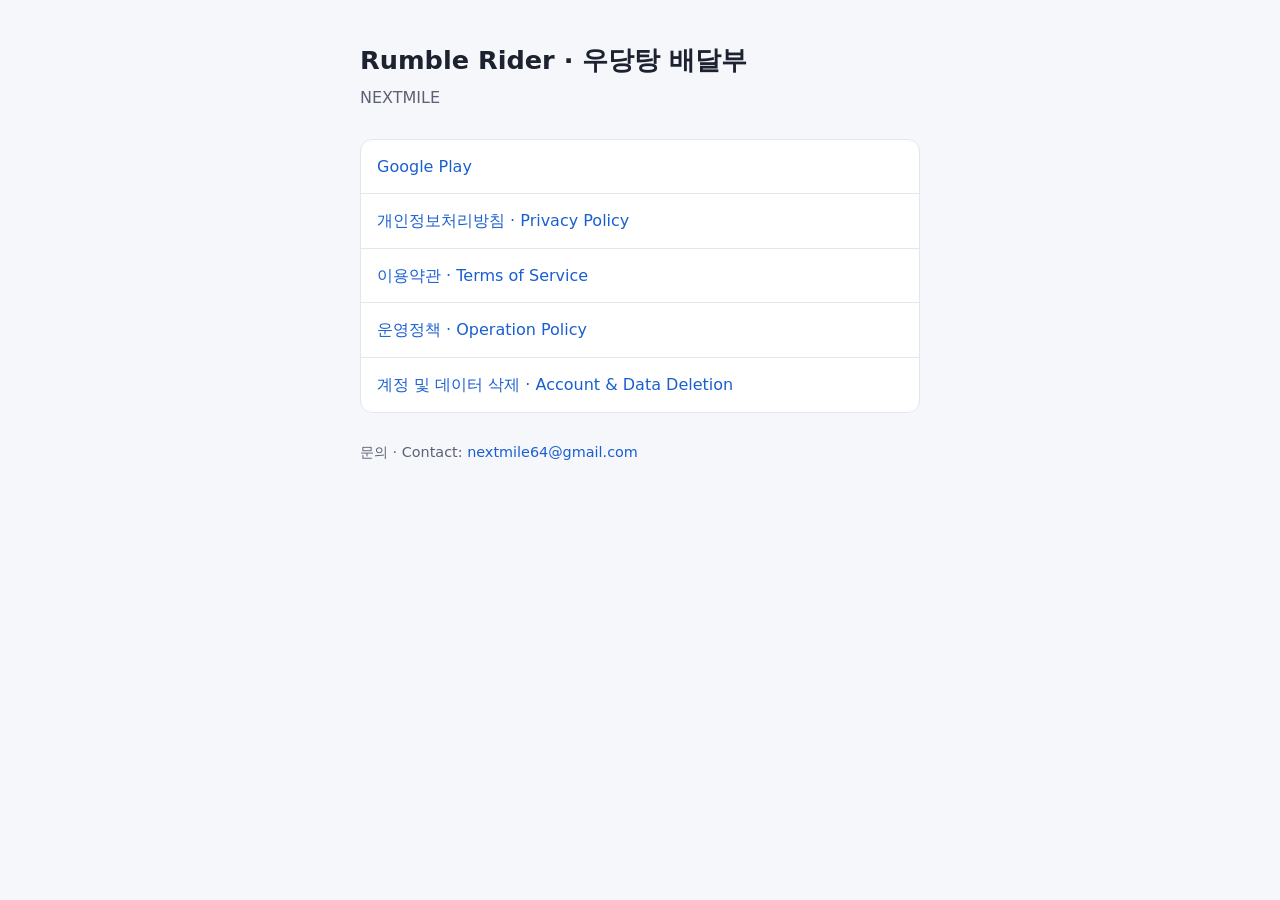
==== index.html @ b8516408 "Add site home and app-ads.txt" ====
<!doctype html>
<html lang="ko">
<head>
<meta charset="utf-8">
<meta name="viewport" content="width=device-width, initial-scale=1">
<title>Rumble Rider · 우당탕 배달부</title>
<meta name="description" content="Rumble Rider (우당탕 배달부) by NEXTMILE — policies and support.">
<style>
  :root { color-scheme: light dark; --bg:#f6f7fb; --card:#fff; --text:#1d2230; --muted:#5b6275; --link:#1a5fd0; --line:#e3e6ee; }
  @media (prefers-color-scheme: dark) { :root { --bg:#14161c; --card:#1d2029; --text:#e8eaf0; --muted:#a3a9b8; --link:#7fb0ff; --line:#2c303b; } }
  body { margin:0; background:var(--bg); color:var(--text); font:16px/1.6 system-ui,-apple-system,"Segoe UI","Apple SD Gothic Neo","Malgun Gothic",sans-serif; }
  main { max-width:560px; margin:0 auto; padding:40px 16px; }
  h1 { font-size:1.6rem; margin:0 0 4px; }
  p.sub { margin:0 0 28px; color:var(--muted); }
  ul { list-style:none; padding:0; margin:0; background:var(--card); border:1px solid var(--line); border-radius:12px; overflow:hidden; }
  li + li { border-top:1px solid var(--line); }
  a { display:block; padding:14px 16px; color:var(--link); text-decoration:none; }
  a:hover { text-decoration:underline; }
  footer { margin-top:28px; color:var(--muted); font-size:.9rem; }
</style>
</head>
<body>
<main>
  <h1>Rumble Rider · 우당탕 배달부</h1>
  <p class="sub">NEXTMILE</p>
  <ul>
    <li><a href="https://play.google.com/store/apps/details?id=com.nextmile.rumblerider">Google Play</a></li>
    <li><a href="https://sites.google.com/view/rumble-rider/홈개인정보처리방침">개인정보처리방침 · Privacy Policy</a></li>
    <li><a href="https://sites.google.com/view/rumble-rider/이용약관">이용약관 · Terms of Service</a></li>
    <li><a href="https://sites.google.com/view/rumble-rider/운영정책">운영정책 · Operation Policy</a></li>
    <li><a href="https://sites.google.com/view/rumble-rider/계정-및-데이터-삭제">계정 및 데이터 삭제 · Account &amp; Data Deletion</a></li>
  </ul>
  <footer>문의 · Contact: <a style="display:inline;padding:0" href="mailto:nextmile64@gmail.com">nextmile64@gmail.com</a></footer>
</main>
</body>
</html>
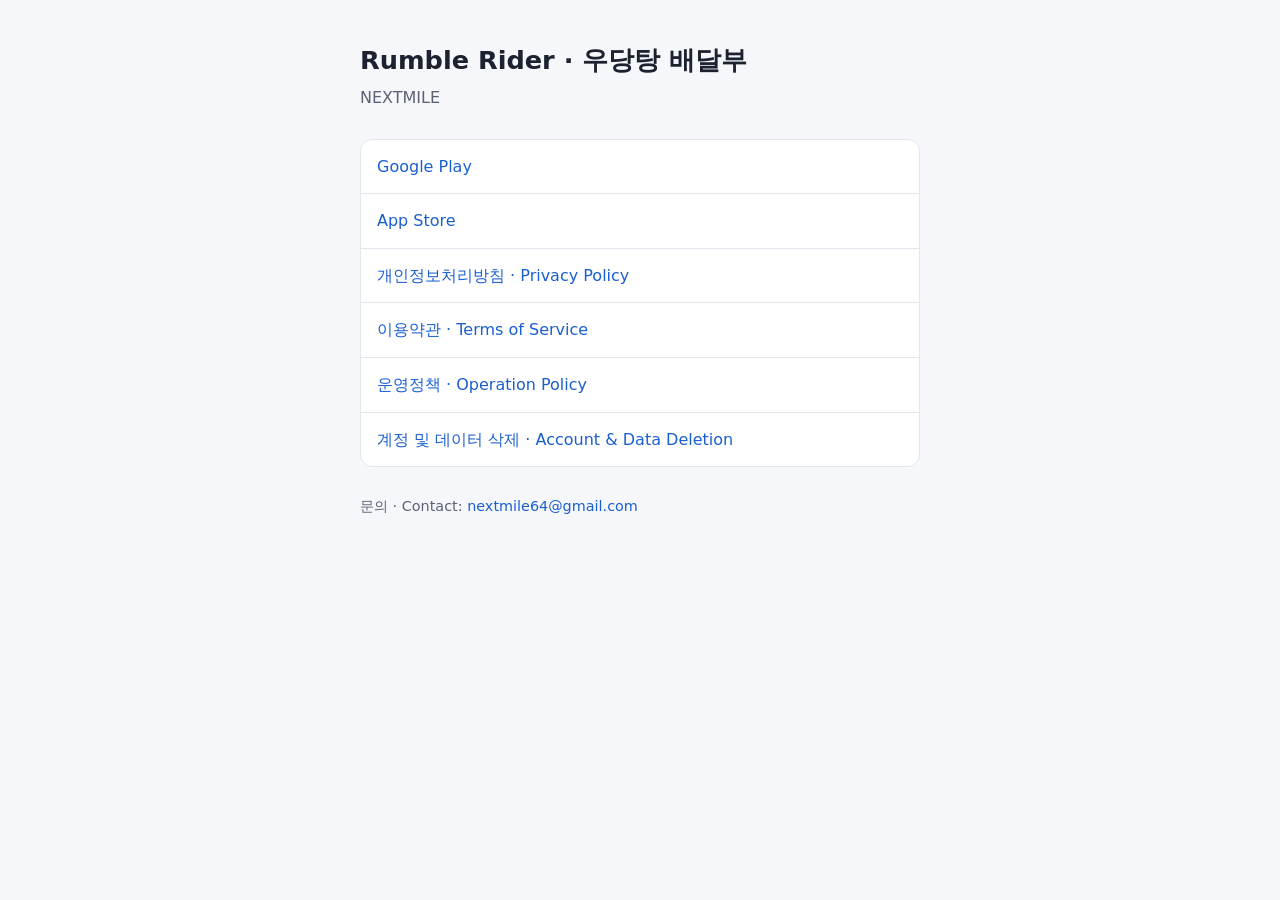
==== commit 82b74400: "Add App Store link Co-Authored-By: Claude Opus 5.5 <noreply@anthropic.com>" ====
--- a/index.html
+++ b/index.html
@@ -25,6 +25,7 @@
   <p class="sub">NEXTMILE</p>
   <ul>
     <li><a href="https://play.google.com/store/apps/details?id=com.nextmile.rumblerider">Google Play</a></li>
+    <li><a href="https://apps.apple.com/app/id6827044605">App Store</a></li>
     <li><a href="https://sites.google.com/view/rumble-rider/홈개인정보처리방침">개인정보처리방침 · Privacy Policy</a></li>
     <li><a href="https://sites.google.com/view/rumble-rider/이용약관">이용약관 · Terms of Service</a></li>
     <li><a href="https://sites.google.com/view/rumble-rider/운영정책">운영정책 · Operation Policy</a></li>
